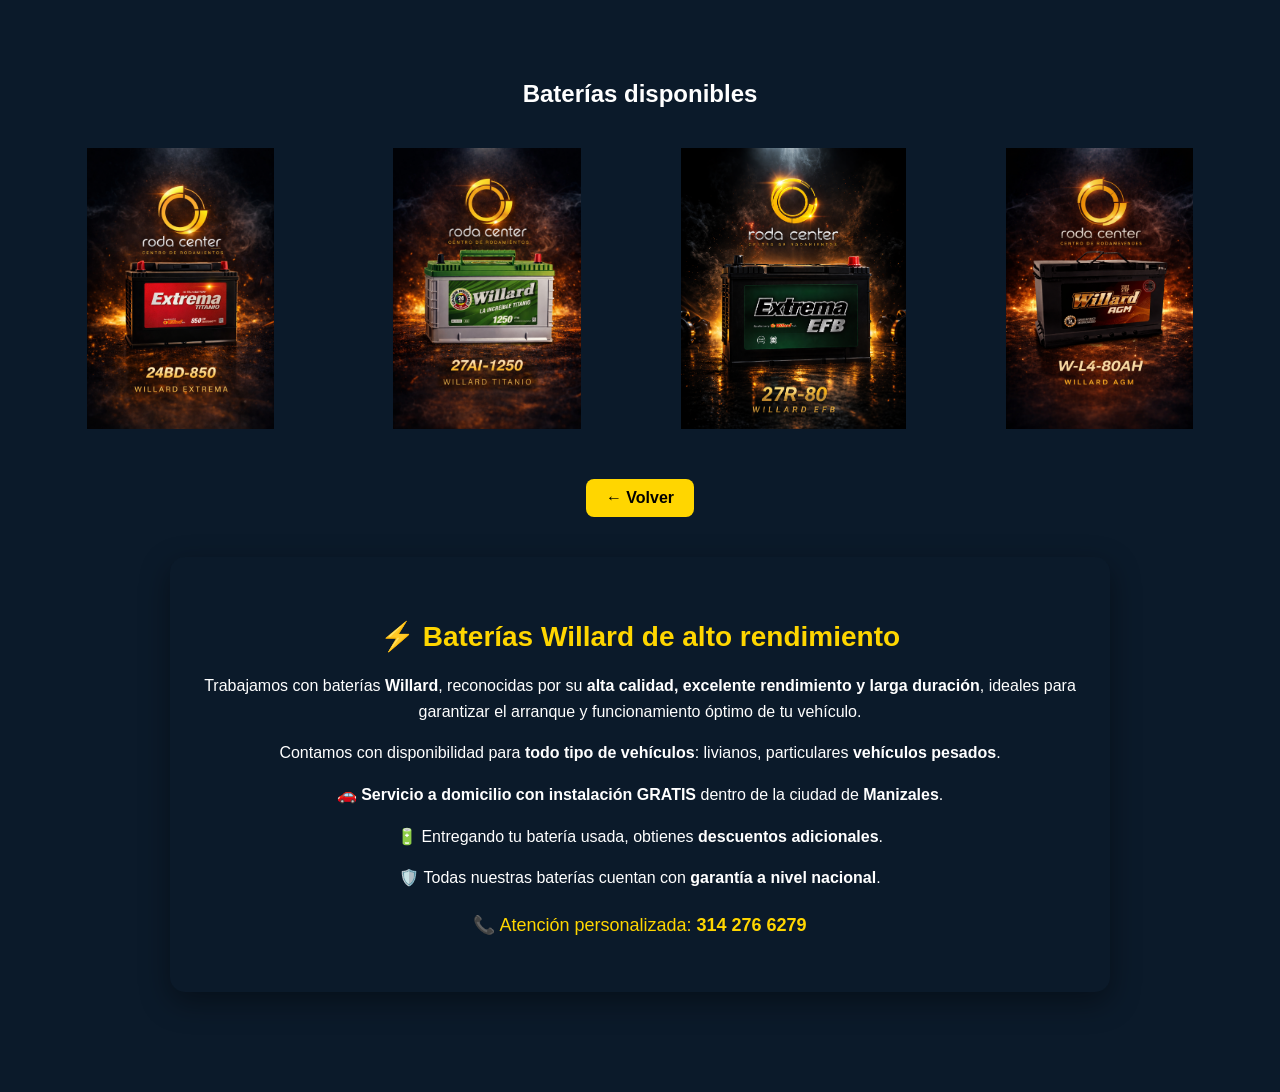
==== baterias.html @ 6cbfc8fe "version final Roda center" ====
<!DOCTYPE html>
<html lang="es">
<head>
  <meta charset="UTF-8">
  <title>Baterías disponibles</title>
  <link rel="stylesheet" href="stylesbaterias.css">
</head>
<body>

<section class="galeria">
  <h1>Baterías disponibles</h1>

  <div class="grid">
    <img src="Imagenes_rodacenter/BATERIA24BD-850.png">
    <img src="Imagenes_rodacenter/BATERIA27AI-1250.png">
    <img src="Imagenes_rodacenter/BATERIA27R-80.png">
    <img src="Imagenes_rodacenter/BATERIAW-L4-80AH.png">
  </div>

  <a href="index.html" class="volver">← Volver</a>

<section class="info-baterias">
  <h2>⚡ Baterías Willard de alto rendimiento</h2>

  <p>
    Trabajamos con baterías <strong>Willard</strong>, reconocidas por su 
    <strong>alta calidad, excelente rendimiento y larga duración</strong>, ideales 
    para garantizar el arranque y funcionamiento óptimo de tu vehículo.
  </p>

  <p>
    Contamos con disponibilidad para <strong>todo tipo de vehículos</strong>:
    livianos, particulares <strong>vehículos pesados</strong>.
  </p>

  <p>
    🚗 <strong>Servicio a domicilio con instalación GRATIS</strong> dentro de la ciudad de 
    <strong>Manizales</strong>.
  </p>

  <p>
    🔋 Entregando tu batería usada, obtienes <strong>descuentos adicionales</strong>.
  </p>

  <p>
    🛡️ Todas nuestras baterías cuentan con <strong>garantía a nivel nacional</strong>.
  </p>

  <p class="contacto">
    📞 Atención personalizada: <strong>314 276 6279</strong>
  </p>
</section>
</section>

</body>
</html>
---- stylesbaterias.css ----
body {
  margin: 0;
  font-family: Arial, sans-serif;
  background-color: #f5f5f5;
}

/* HERO */
.hero {
  background: linear-gradient(rgba(0,0,0,0.8), rgba(0,0,0,0.9)),
              url("Imagenes_rodacenter/Rodacenter1.png"); /* puedes usar tu imagen */
  background-size: cover;
  background-position: center;
  color: var(--blanco);
  text-align: center;
  padding: 80px 20px;
}

.hero__content {
  max-width: 600px;
  margin: 0 auto;
}


.btn {
  display: inline-block;
  margin-top: 20px;
  padding: 14px 30px;
  background: var(--dorado);
  color: black;
  text-decoration: none;
  border-radius: 10px;
  font-weight: bold;
  transition: all 0.3s ease;
}

.btn:hover {
  background: #eab308;
  transform: scale(1.05);
}
/* SECCIONES */
section {
  padding: 40px 20px;
  text-align: center;
}

.card {
  transition: transform 0.3s ease;
}

.card:hover {
  transform: translateY(-10px);
  box-shadow: 0 15px 30px rgba(250, 204, 21, 0.3);
}

/* CARDS */
.card {
  background: var(--blanco);
  padding: 25px;
  border-radius: 16px;
  width: 280px;
  box-shadow: 0 10px 25px rgba(0,0,0,0.2);
  text-align: center;
  transition: all 0.3s ease;
}

/* GALERÍA */
.galeria {
  background: #0b1a2a;
  padding: 60px 20px;
  text-align: center;
  color: white;
}

.grid {
  display: grid;
  grid-template-columns: repeat(auto-fit, minmax(280px, 1fr));
  gap: 25px;
  padding: 20px;
}

/* contenido (videos + imágenes trabajos reales) */
.grid img,
.grid video {
  width: 100%;
  aspect-ratio: 1/1; /* para videos */
  object-fit: contain;
  border-radius: 12px;
  transition: transform 0.3s ease, box-shadow 0.3s ease;
}

/* hover */
.grid img:hover,
.grid video:hover {
  transform: scale(1.05);
  box-shadow: 0 10px 25px rgba(0,0,0,0.5);
}

/* CTA */
.cta {
  background-color: black;
  color: white;
}

/* WHATSAPP */
.whatsapp {
  position: fixed;
  bottom: 20px;
  right: 20px;
  background: #25D366;
  color: white;
  padding: 15px;
  border-radius: 50%;
  font-size: 24px;
  box-shadow: 0 5px 15px rgba(0,0,0,0.4);
  display: flex;
  align-items: center;
  justify-content: center;
}

.container {
  max-width: 1100px;
  margin: 0 auto;
}

.servicios {
  display: flex;
  flex-wrap: wrap;
  justify-content: center;
  gap: 20px;
}

h2 {
  font-size: 28px;
  margin-bottom: 20px;
}

h3 {
  font-size: 20px;
  margin: 10px 0;
}

.container {
  max-width: 1100px;
  margin: 0 auto;
}

/* 👇 PEGA TODO DESDE AQUÍ HACIA ABAJO */

.cta-secundario {
  text-align: center;
  margin: 30px 0;
}

.cta-secundario a {
  background: #ffd000;
  color: black;
  padding: 12px 25px;
  border-radius: 8px;
  text-decoration: none;
  font-weight: bold;
}

.confianza {
  text-align: center;
  padding: 40px 20px;
}

.confianza {
  background: #0b1a2a;
  padding: 60px 20px;
  text-align: center;
}

.confianza h2 {
  color: #d4e157;
  margin-bottom: 30px;
}

.confianza .items {
  display: grid;
  grid-template-columns: repeat(auto-fit, minmax(200px, 1fr));
  gap: 20px;
}

.confianza .items div {
  background: #112b44;
  padding: 20px;
  border-radius: 10px;
  color: white;
  font-weight: bold;
}

.beneficios {
  display: grid;
  grid-template-columns: repeat(auto-fit, minmax(200px, 1fr));
  gap: 20px;
  margin-top: 20px;
}

section {
  padding: 60px 20px;
}

.cards {
  display: flex;
  justify-content: center;
  gap: 20px;
  flex-wrap: wrap;
}

.servicios {
  background-color: #f8fafc;
}

/* COLORES RODACENTER */
:root {
  --negro: #0f172a;
  --gris-oscuro: #3a3b1e;
  --dorado: #facc15;
  --blanco: #ffffff;
}

.logo {
  width: 80px;
  margin-bottom: 15px;
}

body {
  background-color: #f1f5f9;
}

section {
  background: #0b1a2d;
  padding: 60px 20px;
}

h2 {
  color: rgb(216, 226, 85);
  text-align: center;
  margin-bottom: 30px;
}

.card img {
  width: 100%;
  height: 200px;
  object-fit: contain;
  background-color: #000; /* opcional para que se vea elegante */
  border-radius: 10px;
}
.card img {
  width: 100%;
  height: 200px;
  object-fit: contain;
  background-color: #000; /* opcional para que se vea elegante */
  border-radius: 10px;
}

.card {
  background: #fce111;
  border-radius: 15px;
  padding: 15px;
  box-shadow: 0 5px 15px rgba(0,0,0,0.4);
}

.fade-in {
  opacity: 0;
  transform: translateY(20px);
  animation: fadeIn 1s ease forwards;
}

@keyframes fadeIn {
  to {
    opacity: 1;
    transform: translateY(0);
  }
}

.volver {
  display: inline-block;
  margin-top: 30px;
  background: #ffd600;
  color: black;
  padding: 10px 20px;
  border-radius: 8px;
  text-decoration: none;
  font-weight: bold;
}

.volver:hover {
  background: #ffcc00;
}

.info-baterias {
  background: #0b1a2a;
  color: white;
  padding: 40px 20px;
  text-align: center;
  max-width: 900px;
  margin: 40px auto;
  border-radius: 15px;
  box-shadow: 0 10px 30px rgba(0,0,0,0.4);
}

.info-baterias h2 {
  color: #ffd600;
  margin-bottom: 20px;
}

.info-baterias p {
  margin-bottom: 12px;
  font-size: 16px;
  line-height: 1.6;
}

.info-baterias .contacto {
  margin-top: 20px;
  font-size: 18px;
  color: #ffd600;
}
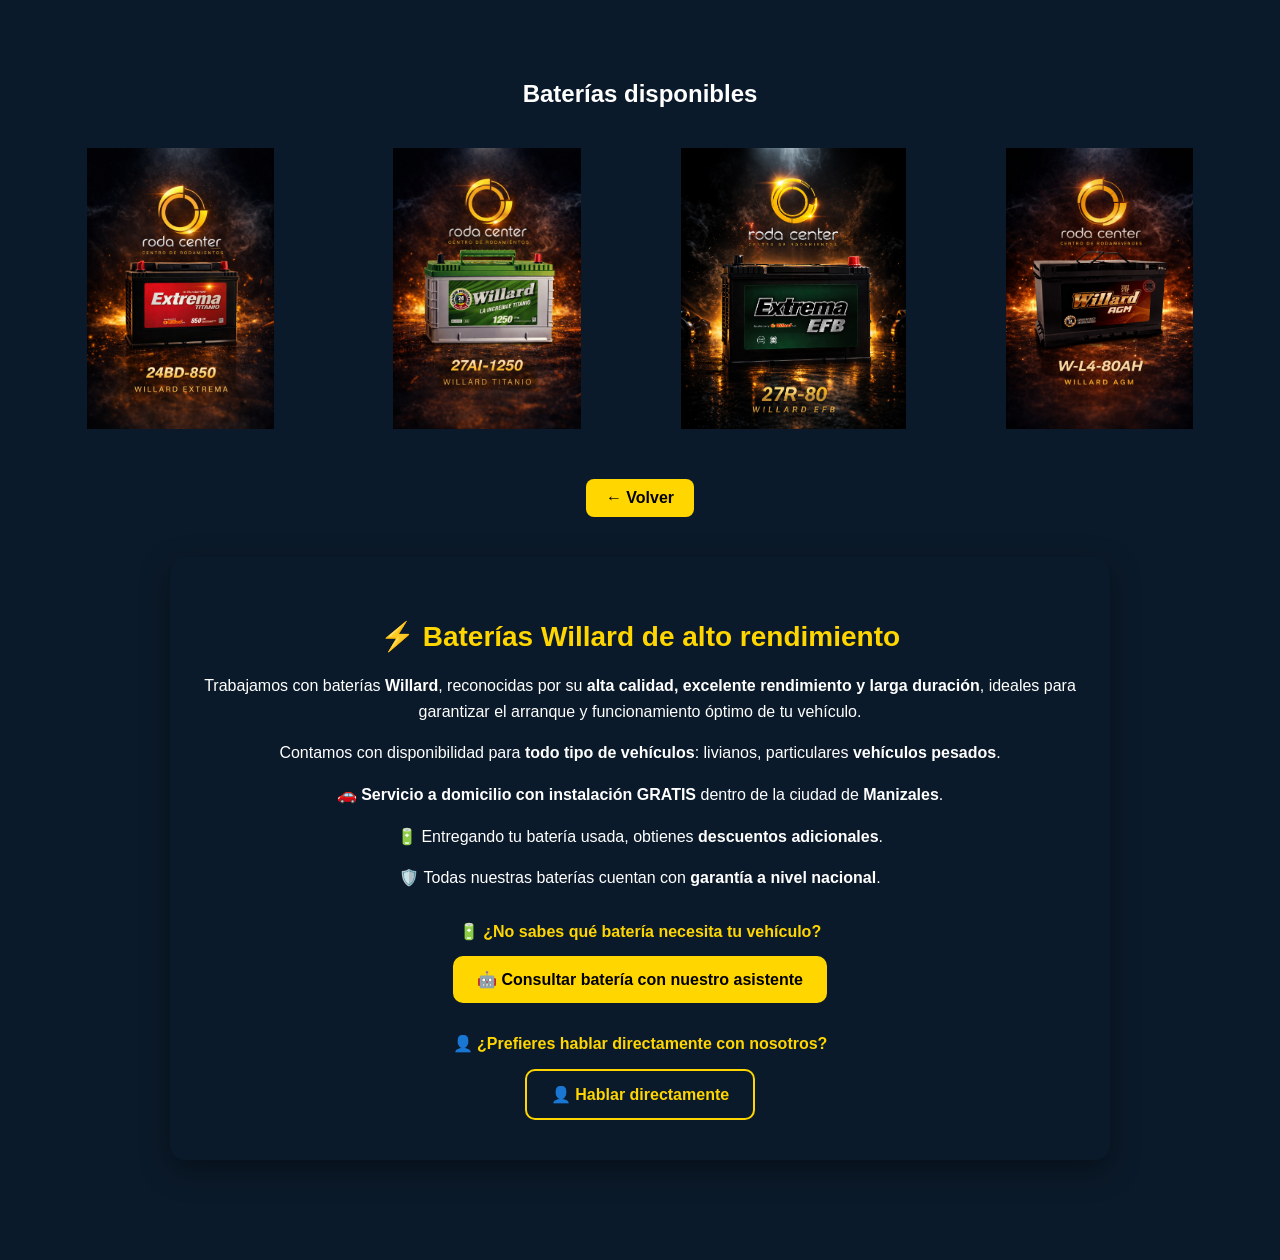
==== commit 3d2ebb20: "feat: update Rodacenter contact channels Co-authored-by: Cursor <cursoragent@cursor.com>" ====
--- a/baterias.html
+++ b/baterias.html
@@ -2,6 +2,7 @@
 <html lang="es">
 <head>
   <meta charset="UTF-8">
+  <meta name="viewport" content="width=device-width, initial-scale=1.0">
   <title>Baterías disponibles</title>
   <link rel="stylesheet" href="stylesbaterias.css">
 </head>
@@ -11,10 +12,10 @@
   <h1>Baterías disponibles</h1>
 
   <div class="grid">
-    <img src="Imagenes_rodacenter/BATERIA24BD-850.png">
-    <img src="Imagenes_rodacenter/BATERIA27AI-1250.png">
-    <img src="Imagenes_rodacenter/BATERIA27R-80.png">
-    <img src="Imagenes_rodacenter/BATERIAW-L4-80AH.png">
+    <img src="Imagenes_rodacenter/BATERIA24BD-850.png" alt="Batería Willard 24BD-850">
+    <img src="Imagenes_rodacenter/BATERIA27AI-1250.png" alt="Batería Willard 27AI-1250">
+    <img src="Imagenes_rodacenter/BATERIA27R-80.png" alt="Batería Willard 27R-80">
+    <img src="Imagenes_rodacenter/BATERIAW-L4-80AH.png" alt="Batería Willard W-L4 80AH">
   </div>
 
   <a href="index.html" class="volver">← Volver</a>
@@ -46,11 +47,18 @@
     🛡️ Todas nuestras baterías cuentan con <strong>garantía a nivel nacional</strong>.
   </p>
 
-  <p class="contacto">
-    📞 Atención personalizada: <strong>314 276 6279</strong>
-  </p>
+  <div class="cta-pagina">
+    <p class="cta-pregunta">🔋 ¿No sabes qué batería necesita tu vehículo?</p>
+    <a class="btn-cta btn-cta-bot" href="https://wa.me/573007123763?text=Hola%2C%20quiero%20consultar%20una%20bater%C3%ADa%20para%20mi%20veh%C3%ADculo." target="_blank" rel="noopener noreferrer">
+      🤖 Consultar batería con nuestro asistente
+    </a>
+    <p class="cta-pregunta cta-pregunta-sec">👤 ¿Prefieres hablar directamente con nosotros?</p>
+    <a class="btn-cta btn-cta-humano" href="https://wa.me/573044662519?text=Hola%2C%20quiero%20hablar%20directamente%20con%20Rodacenter." target="_blank" rel="noopener noreferrer">
+      👤 Hablar directamente
+    </a>
+  </div>
 </section>
 </section>
 
 </body>
-</html>+</html>
--- a/stylesbaterias.css
+++ b/stylesbaterias.css
@@ -316,4 +316,38 @@
   margin-top: 20px;
   font-size: 18px;
   color: #ffd600;
+}
+
+.cta-pagina {
+  margin-top: 28px;
+}
+
+.cta-pregunta {
+  font-size: 18px;
+  font-weight: bold;
+  color: #ffd600;
+  margin: 18px 0 10px;
+}
+
+.cta-pregunta-sec {
+  margin-top: 28px;
+}
+
+.btn-cta {
+  display: inline-block;
+  padding: 14px 24px;
+  border-radius: 10px;
+  text-decoration: none;
+  font-weight: bold;
+}
+
+.btn-cta-bot {
+  background: #ffd600;
+  color: #000;
+}
+
+.btn-cta-humano {
+  background: transparent;
+  color: #ffd600;
+  border: 2px solid #ffd600;
 }
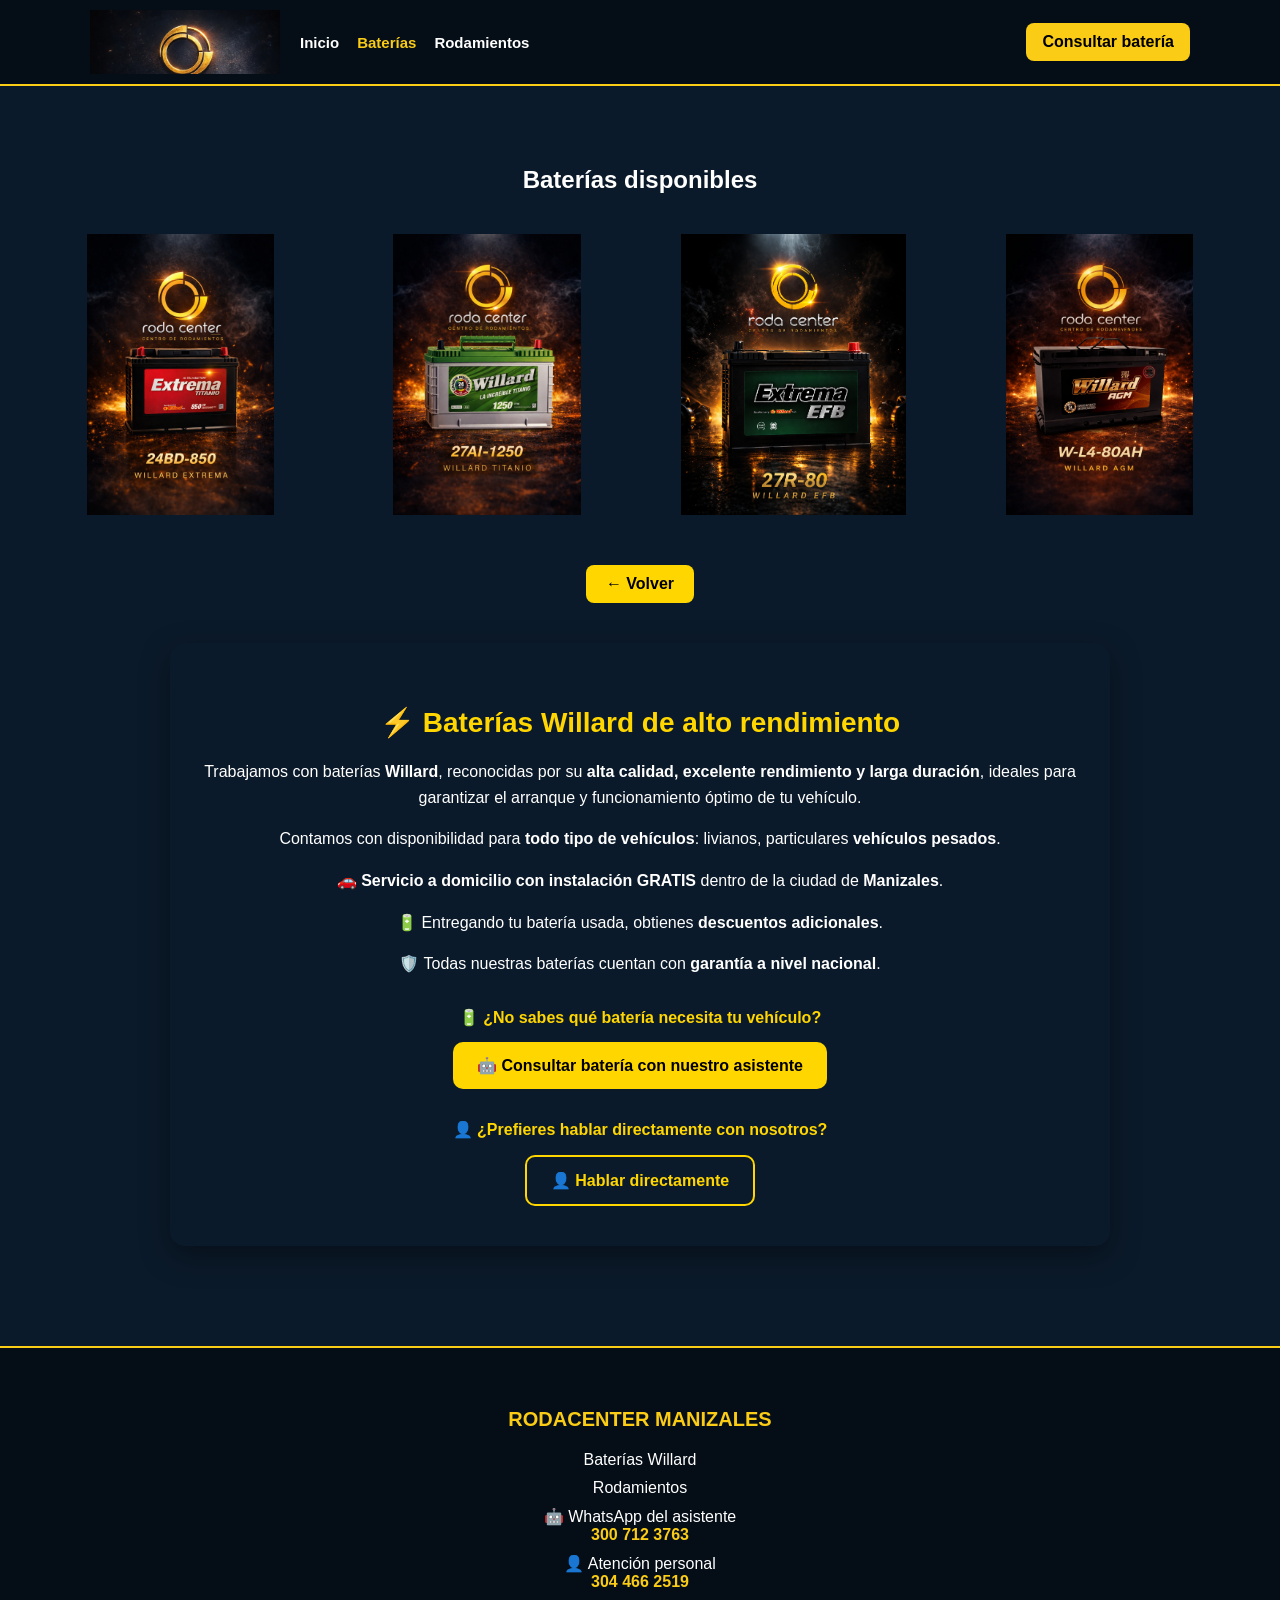
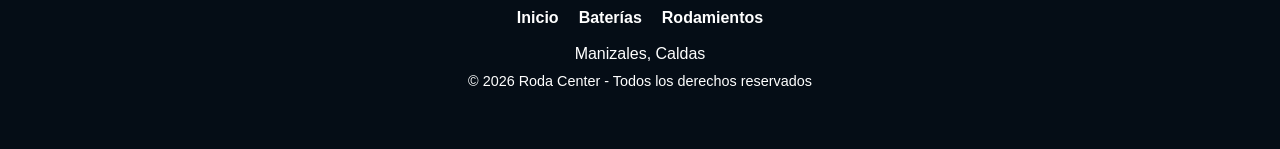
==== commit 119a4bb1: "feat: unify Rodacenter site header and footer Co-authored-by: Cursor <cursoragent@cursor.com>" ====
--- a/baterias.html
+++ b/baterias.html
@@ -7,6 +7,19 @@
   <link rel="stylesheet" href="stylesbaterias.css">
 </head>
 <body>
+  <header class="site-header">
+    <div class="site-header-inner">
+      <a class="site-logo" href="index.html" aria-label="Rodacenter Manizales - Inicio">
+        <img src="Imagenes_rodacenter/Rodacenter.png" alt="Rodacenter">
+      </a>
+      <nav class="site-nav" aria-label="Principal">
+        <a href="index.html">Inicio</a>
+        <a href="baterias.html" aria-current="page">Baterías</a>
+        <a href="rodamientos.html">Rodamientos</a>
+      </nav>
+      <a class="site-header-cta" href="https://wa.me/573007123763?text=Hola%2C%20quiero%20consultar%20una%20bater%C3%ADa%20para%20mi%20veh%C3%ADculo." target="_blank" rel="noopener noreferrer">Consultar batería</a>
+    </div>
+  </header>
 
 <section class="galeria">
   <h1>Baterías disponibles</h1>
@@ -60,5 +73,25 @@
 </section>
 </section>
 
+<footer class="footer site-footer">
+  <div class="container">
+    <h3>RODACENTER MANIZALES</h3>
+    <p>Baterías Willard</p>
+    <p>Rodamientos</p>
+    <p>🤖 WhatsApp del asistente<br>
+      <a href="https://wa.me/573007123763?text=Hola%2C%20quiero%20consultar%20una%20bater%C3%ADa%20para%20mi%20veh%C3%ADculo." target="_blank" rel="noopener noreferrer">300 712 3763</a>
+    </p>
+    <p>👤 Atención personal<br>
+      <a href="https://wa.me/573044662519?text=Hola%2C%20quiero%20hablar%20directamente%20con%20Rodacenter." target="_blank" rel="noopener noreferrer">304 466 2519</a>
+    </p>
+    <nav class="site-footer-nav" aria-label="Pie de página">
+      <a href="index.html">Inicio</a>
+      <a href="baterias.html">Baterías</a>
+      <a href="rodamientos.html">Rodamientos</a>
+    </nav>
+    <p>Manizales, Caldas</p>
+    <p class="copyright">© 2026 Roda Center - Todos los derechos reservados</p>
+  </div>
+</footer>
 </body>
 </html>
--- a/stylesbaterias.css
+++ b/stylesbaterias.css
@@ -350,4 +350,151 @@
   background: transparent;
   color: #ffd600;
   border: 2px solid #ffd600;
+}
+
+/* HEADER / FOOTER GLOBAL */
+.site-header {
+  background: #050d16;
+  border-bottom: 2px solid #facc15;
+  position: sticky;
+  top: 0;
+  z-index: 1000;
+}
+
+.site-header-inner {
+  max-width: 1100px;
+  margin: 0 auto;
+  padding: 10px 16px;
+  display: flex;
+  flex-wrap: wrap;
+  align-items: center;
+  gap: 12px 20px;
+}
+
+.site-logo {
+  display: block;
+  width: 190px;
+  height: 64px;
+  overflow: hidden;
+  flex-shrink: 0;
+}
+
+.site-logo img {
+  width: 190px;
+  height: 64px;
+  object-fit: cover;
+  object-position: center 6%;
+  display: block;
+}
+
+.site-nav {
+  display: flex;
+  flex-wrap: wrap;
+  align-items: center;
+  gap: 8px 18px;
+  flex: 1;
+}
+
+.site-nav a {
+  color: #fff;
+  text-decoration: none;
+  font-weight: bold;
+  font-size: 15px;
+}
+
+.site-nav a:hover,
+.site-nav a[aria-current="page"] {
+  color: #facc15;
+}
+
+.site-header-cta {
+  display: inline-block;
+  background: #facc15;
+  color: #000;
+  text-decoration: none;
+  font-weight: bold;
+  padding: 10px 16px;
+  border-radius: 8px;
+  white-space: nowrap;
+  margin-left: auto;
+}
+
+.site-header-cta:hover {
+  background: #eab308;
+  color: #000;
+}
+
+.footer {
+  background: #050d16;
+  border-top: 2px solid #facc15;
+  text-align: center;
+  padding: 50px 20px;
+}
+
+.footer h3 {
+  color: #facc15;
+  margin-bottom: 20px;
+}
+
+.footer p {
+  color: white;
+  margin: 10px 0;
+}
+
+.footer a {
+  color: #facc15;
+  font-weight: bold;
+  text-decoration: none;
+}
+
+.footer a:hover {
+  text-decoration: underline;
+}
+
+.copyright {
+  color: #94a3b8;
+  margin-top: 20px;
+  font-size: 0.9rem;
+}
+
+.site-footer-nav {
+  display: flex;
+  flex-wrap: wrap;
+  justify-content: center;
+  gap: 12px 20px;
+  margin: 18px 0;
+}
+
+.site-footer-nav a {
+  color: #fff;
+}
+
+.site-footer-nav a:hover,
+.site-footer-nav a[aria-current="page"] {
+  color: #facc15;
+}
+
+@media (max-width: 768px) {
+  .site-header-inner {
+    justify-content: space-between;
+  }
+
+  .site-nav {
+    flex: 1 1 100%;
+    justify-content: center;
+    order: 3;
+    padding-top: 4px;
+  }
+
+  .site-header-cta {
+    margin-left: 0;
+    font-size: 14px;
+    padding: 8px 12px;
+  }
+
+  .site-logo,
+  .site-logo img {
+    width: 148px;
+    height: 54px;
+  }
 }
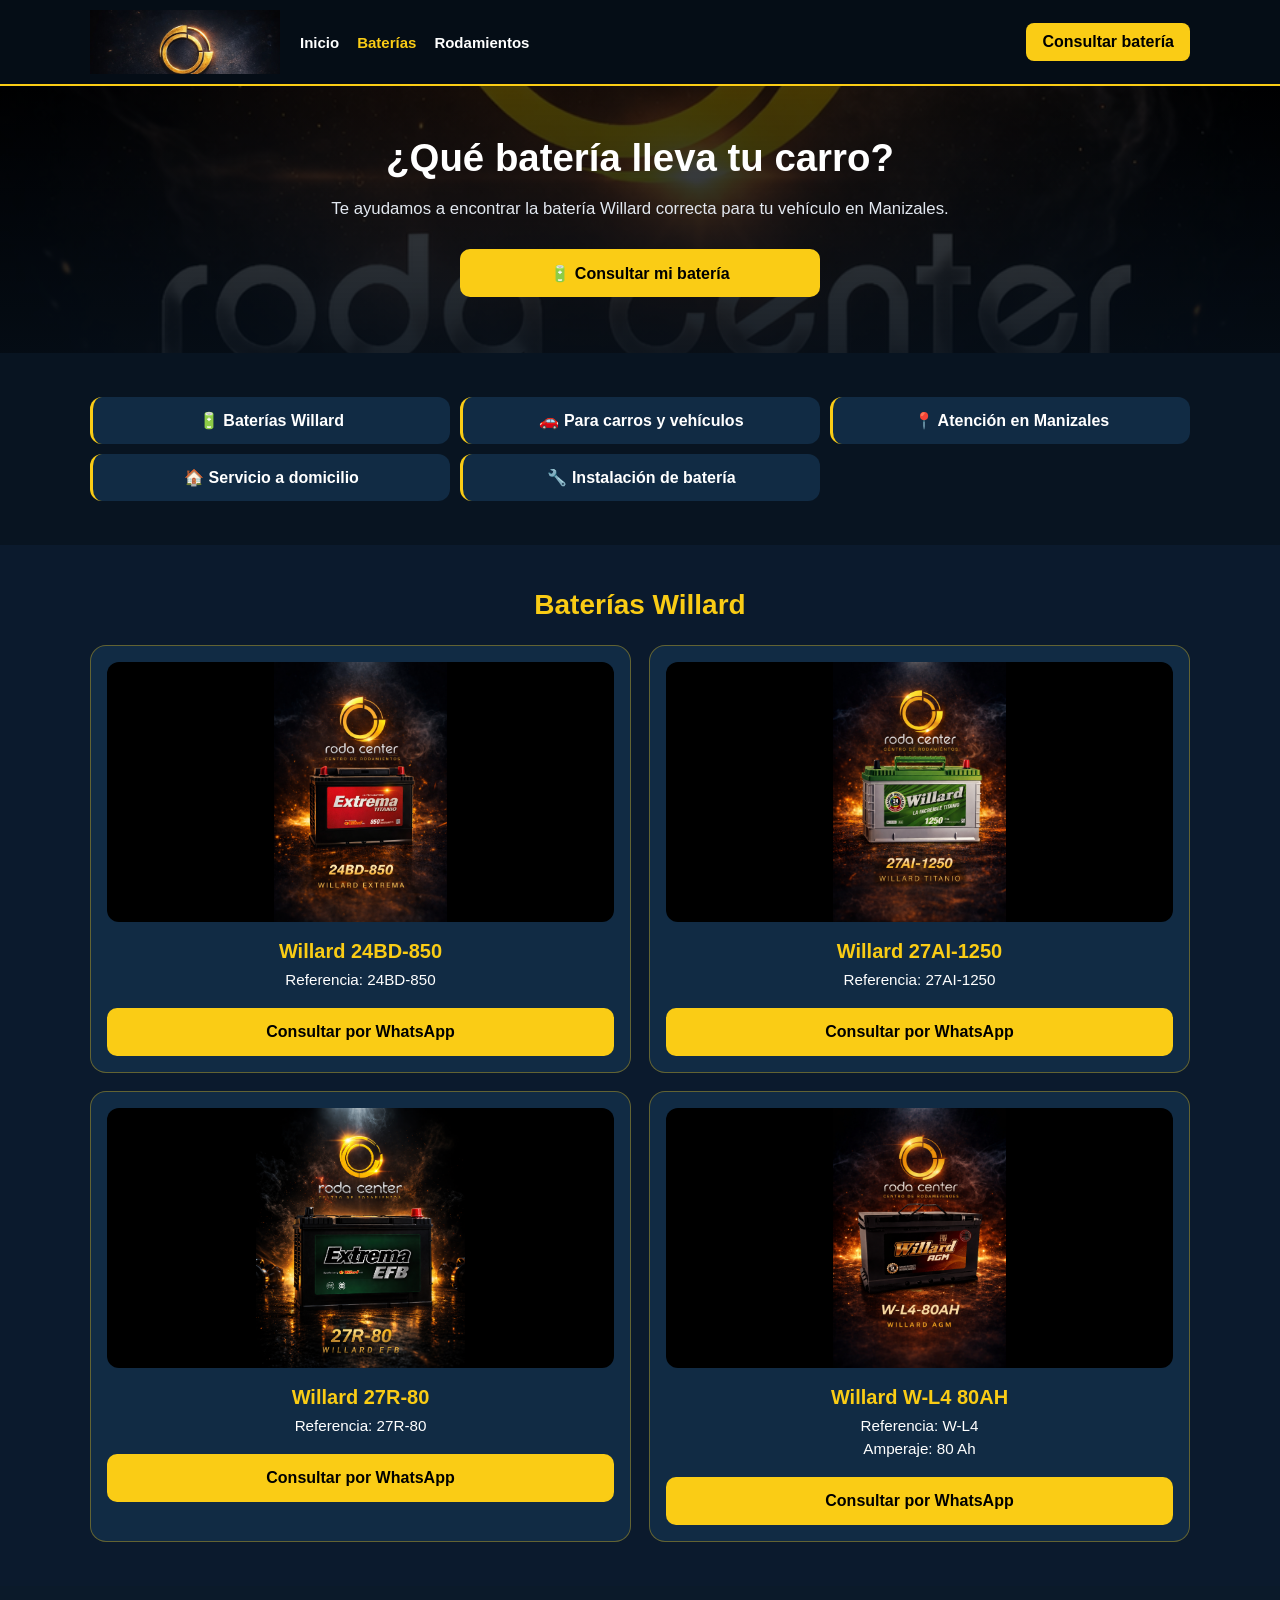
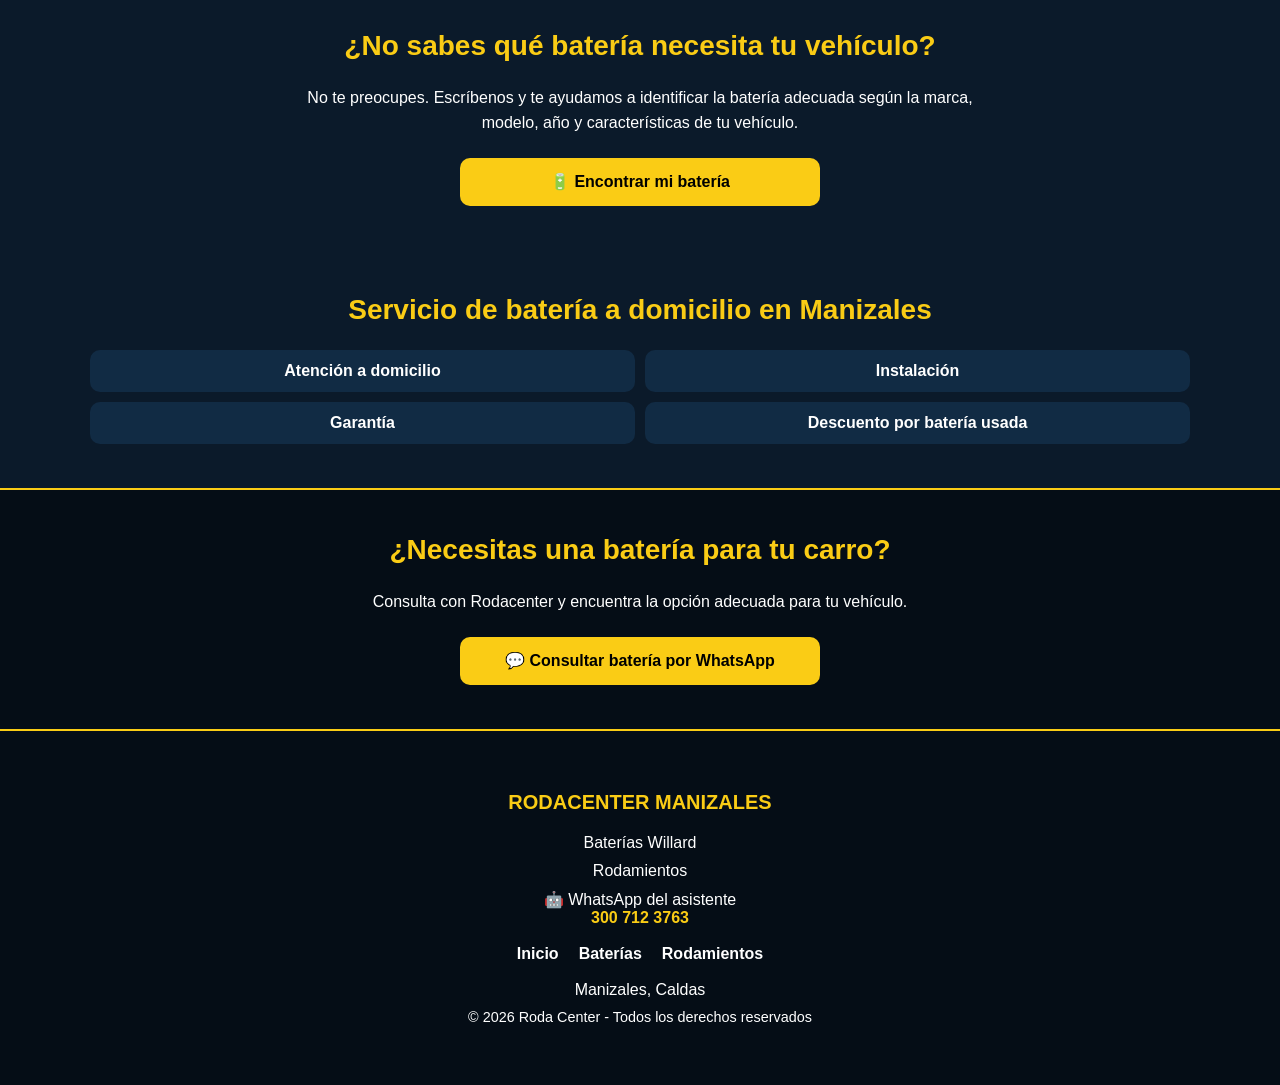
==== commit 96fc9093: "feat: improve batteries page conversion and responsive design Co-authored-by: Cursor <cursoragent@cu" ====
--- a/baterias.html
+++ b/baterias.html
@@ -3,8 +3,276 @@
 <head>
   <meta charset="UTF-8">
   <meta name="viewport" content="width=device-width, initial-scale=1.0">
-  <title>Baterías disponibles</title>
+  <title>Baterías Willard a domicilio en Manizales | Rodacenter</title>
+  <meta name="description" content="Baterías Willard a domicilio en Manizales. Te ayudamos a encontrar la batería correcta para tu vehículo, con instalación y garantía. Consulta por WhatsApp con Rodacenter.">
+  <meta property="og:title" content="Baterías Willard a domicilio en Manizales | Rodacenter">
+  <meta property="og:description" content="Te ayudamos a encontrar la batería Willard correcta para tu vehículo en Manizales. Servicio a domicilio e instalación. Consulta por WhatsApp.">
+  <meta property="og:type" content="website">
+  <meta property="og:image" content="https://waltersanchezz.github.io/rodacenter-web/Imagenes_rodacenter/Bateria.png">
   <link rel="stylesheet" href="stylesbaterias.css">
+  <style>
+    html, body {
+      overflow-x: hidden;
+      max-width: 100%;
+    }
+
+    .bat-hero,
+    .bat-trust,
+    .bat-productos,
+    .bat-ayuda,
+    .bat-servicio,
+    .bat-cta {
+      box-sizing: border-box;
+      padding: 44px 16px;
+      text-align: center;
+    }
+
+    .bat-hero *,
+    .bat-trust *,
+    .bat-productos *,
+    .bat-ayuda *,
+    .bat-servicio *,
+    .bat-cta * {
+      box-sizing: border-box;
+    }
+
+    .bat-wrap {
+      max-width: 1100px;
+      margin: 0 auto;
+    }
+
+    .bat-hero {
+      background: linear-gradient(rgba(0, 0, 0, 0.72), rgba(5, 13, 22, 0.92)),
+        url("Imagenes_rodacenter/Rodacenter1.png");
+      background-size: cover;
+      background-position: center;
+      padding: 48px 16px 56px;
+    }
+
+    .bat-hero h1 {
+      color: #fff;
+      font-size: 1.85rem;
+      line-height: 1.25;
+      margin: 0 0 14px;
+    }
+
+    .bat-hero p {
+      color: #e2e8f0;
+      font-size: 1.05rem;
+      line-height: 1.5;
+      margin: 0 auto 28px;
+      max-width: 640px;
+    }
+
+    .bat-btn {
+      display: inline-flex;
+      align-items: center;
+      justify-content: center;
+      width: 100%;
+      max-width: 360px;
+      min-height: 48px;
+      padding: 14px 20px;
+      border-radius: 10px;
+      background: #facc15;
+      color: #000;
+      font-weight: bold;
+      text-decoration: none;
+    }
+
+    .bat-trust {
+      background: #081421;
+    }
+
+    .bat-trust-list {
+      list-style: none;
+      margin: 0;
+      padding: 0;
+      display: grid;
+      grid-template-columns: 1fr;
+      gap: 10px;
+    }
+
+    .bat-trust-list li {
+      background: #112b44;
+      color: #fff;
+      font-weight: bold;
+      padding: 14px 16px;
+      border-radius: 12px;
+      border-left: 3px solid #facc15;
+    }
+
+    .bat-productos h2,
+    .bat-ayuda h2,
+    .bat-servicio h2,
+    .bat-cta h2 {
+      color: #facc15;
+      margin: 0 0 24px;
+    }
+
+    .bat-grid {
+      display: grid;
+      grid-template-columns: 1fr;
+      gap: 18px;
+    }
+
+    .bat-card {
+      background: #112b44;
+      border: 1px solid rgba(250, 204, 21, 0.35);
+      border-radius: 16px;
+      padding: 16px;
+      text-align: center;
+    }
+
+    .bat-card img {
+      width: 100%;
+      height: 220px;
+      object-fit: contain;
+      background: #000;
+      border-radius: 12px;
+    }
+
+    .bat-card h3 {
+      color: #facc15;
+      margin: 14px 0 8px;
+      min-height: 0;
+    }
+
+    .bat-card p {
+      color: #fff;
+      margin: 0 0 6px;
+      font-size: 0.95rem;
+    }
+
+    .bat-card .bat-btn {
+      margin-top: 14px;
+      max-width: none;
+    }
+
+    .bat-ayuda,
+    .bat-servicio {
+      background: #0b1a2a;
+    }
+
+    .bat-ayuda p,
+    .bat-servicio p,
+    .bat-cta p {
+      color: #fff;
+      line-height: 1.55;
+      max-width: 720px;
+      margin: 0 auto 22px;
+    }
+
+    .bat-servicio ul {
+      list-style: none;
+      margin: 0;
+      padding: 0;
+      display: grid;
+      gap: 10px;
+    }
+
+    .bat-servicio li {
+      background: #112b44;
+      color: #fff;
+      padding: 12px 16px;
+      border-radius: 10px;
+      font-weight: bold;
+    }
+
+    .bat-cta {
+      background: #050d16;
+      border-top: 2px solid #facc15;
+    }
+
+    @media (max-width: 767px) {
+      /* 1. Header: área táctil mayor sin hinchar el header */
+      .site-header-cta {
+        box-sizing: border-box;
+        min-height: 44px;
+        padding: 10px 14px;
+        display: inline-flex;
+        align-items: center;
+        justify-content: center;
+        font-size: 14px;
+        line-height: 1.2;
+      }
+
+      .site-nav a {
+        box-sizing: border-box;
+        display: inline-flex;
+        align-items: center;
+        min-height: 40px;
+        padding: 8px 4px;
+        font-size: 15px;
+        line-height: 1.2;
+      }
+
+      .site-header-inner {
+        gap: 8px 12px;
+        padding: 8px 14px;
+      }
+
+      .site-nav {
+        padding-top: 0;
+        gap: 4px 14px;
+      }
+
+      /* 2. Productos: más alto útil, sin deformar */
+      .bat-card img {
+        width: 100%;
+        height: auto;
+        aspect-ratio: 2 / 3;
+        object-fit: contain;
+        object-position: center;
+      }
+
+      .bat-card {
+        padding: 12px;
+      }
+
+      /* 3. Confianza: menos altura vertical en móvil */
+      .bat-trust {
+        padding: 24px 16px;
+      }
+
+      .bat-trust-list {
+        grid-template-columns: 1fr 1fr;
+        gap: 8px;
+      }
+
+      .bat-trust-list li {
+        padding: 10px 10px;
+        font-size: 0.9rem;
+        border-radius: 10px;
+        line-height: 1.3;
+      }
+
+      .bat-trust-list li:last-child {
+        grid-column: 1 / -1;
+      }
+    }
+
+    @media (min-width: 768px) {
+      .bat-hero h1 {
+        font-size: 2.4rem;
+      }
+
+      .bat-trust-list {
+        grid-template-columns: repeat(3, 1fr);
+      }
+
+      .bat-grid {
+        grid-template-columns: 1fr 1fr;
+      }
+
+      .bat-servicio ul {
+        grid-template-columns: 1fr 1fr;
+      }
+
+      .bat-card img {
+        height: 260px;
+      }
+    }
+  </style>
 </head>
 <body>
   <header class="site-header">
@@ -21,77 +289,106 @@
     </div>
   </header>
 
-<section class="galeria">
-  <h1>Baterías disponibles</h1>
-
-  <div class="grid">
-    <img src="Imagenes_rodacenter/BATERIA24BD-850.png" alt="Batería Willard 24BD-850">
-    <img src="Imagenes_rodacenter/BATERIA27AI-1250.png" alt="Batería Willard 27AI-1250">
-    <img src="Imagenes_rodacenter/BATERIA27R-80.png" alt="Batería Willard 27R-80">
-    <img src="Imagenes_rodacenter/BATERIAW-L4-80AH.png" alt="Batería Willard W-L4 80AH">
-  </div>
-
-  <a href="index.html" class="volver">← Volver</a>
-
-<section class="info-baterias">
-  <h2>⚡ Baterías Willard de alto rendimiento</h2>
-
-  <p>
-    Trabajamos con baterías <strong>Willard</strong>, reconocidas por su 
-    <strong>alta calidad, excelente rendimiento y larga duración</strong>, ideales 
-    para garantizar el arranque y funcionamiento óptimo de tu vehículo.
-  </p>
-
-  <p>
-    Contamos con disponibilidad para <strong>todo tipo de vehículos</strong>:
-    livianos, particulares <strong>vehículos pesados</strong>.
-  </p>
-
-  <p>
-    🚗 <strong>Servicio a domicilio con instalación GRATIS</strong> dentro de la ciudad de 
-    <strong>Manizales</strong>.
-  </p>
-
-  <p>
-    🔋 Entregando tu batería usada, obtienes <strong>descuentos adicionales</strong>.
-  </p>
-
-  <p>
-    🛡️ Todas nuestras baterías cuentan con <strong>garantía a nivel nacional</strong>.
-  </p>
-
-  <div class="cta-pagina">
-    <p class="cta-pregunta">🔋 ¿No sabes qué batería necesita tu vehículo?</p>
-    <a class="btn-cta btn-cta-bot" href="https://wa.me/573007123763?text=Hola%2C%20quiero%20consultar%20una%20bater%C3%ADa%20para%20mi%20veh%C3%ADculo." target="_blank" rel="noopener noreferrer">
-      🤖 Consultar batería con nuestro asistente
-    </a>
-    <p class="cta-pregunta cta-pregunta-sec">👤 ¿Prefieres hablar directamente con nosotros?</p>
-    <a class="btn-cta btn-cta-humano" href="https://wa.me/573044662519?text=Hola%2C%20quiero%20hablar%20directamente%20con%20Rodacenter." target="_blank" rel="noopener noreferrer">
-      👤 Hablar directamente
-    </a>
-  </div>
-</section>
-</section>
-
-<footer class="footer site-footer">
-  <div class="container">
-    <h3>RODACENTER MANIZALES</h3>
-    <p>Baterías Willard</p>
-    <p>Rodamientos</p>
-    <p>🤖 WhatsApp del asistente<br>
-      <a href="https://wa.me/573007123763?text=Hola%2C%20quiero%20consultar%20una%20bater%C3%ADa%20para%20mi%20veh%C3%ADculo." target="_blank" rel="noopener noreferrer">300 712 3763</a>
-    </p>
-    <p>👤 Atención personal<br>
-      <a href="https://wa.me/573044662519?text=Hola%2C%20quiero%20hablar%20directamente%20con%20Rodacenter." target="_blank" rel="noopener noreferrer">304 466 2519</a>
-    </p>
-    <nav class="site-footer-nav" aria-label="Pie de página">
-      <a href="index.html">Inicio</a>
-      <a href="baterias.html">Baterías</a>
-      <a href="rodamientos.html">Rodamientos</a>
-    </nav>
-    <p>Manizales, Caldas</p>
-    <p class="copyright">© 2026 Roda Center - Todos los derechos reservados</p>
-  </div>
-</footer>
+  <section class="bat-hero">
+    <div class="bat-wrap">
+      <h1>¿Qué batería lleva tu carro?</h1>
+      <p>Te ayudamos a encontrar la batería Willard correcta para tu vehículo en Manizales.</p>
+      <a class="bat-btn" href="https://wa.me/573007123763?text=Hola%2C%20quiero%20consultar%20una%20bater%C3%ADa%20para%20mi%20veh%C3%ADculo." target="_blank" rel="noopener noreferrer">🔋 Consultar mi batería</a>
+    </div>
+  </section>
+
+  <section class="bat-trust">
+    <div class="bat-wrap">
+      <ul class="bat-trust-list">
+        <li>🔋 Baterías Willard</li>
+        <li>🚗 Para carros y vehículos</li>
+        <li>📍 Atención en Manizales</li>
+        <li>🏠 Servicio a domicilio</li>
+        <li>🔧 Instalación de batería</li>
+      </ul>
+    </div>
+  </section>
+
+  <section class="bat-productos">
+    <div class="bat-wrap">
+      <h2>Baterías Willard</h2>
+      <div class="bat-grid">
+        <article class="bat-card">
+          <img src="Imagenes_rodacenter/BATERIA24BD-850.png" alt="Batería Willard 24BD-850">
+          <h3>Willard 24BD-850</h3>
+          <p>Referencia: 24BD-850</p>
+          <a class="bat-btn" href="https://wa.me/573007123763?text=Hola%2C%20quiero%20consultar%20la%20bater%C3%ADa%20Willard%2024BD-850." target="_blank" rel="noopener noreferrer">Consultar por WhatsApp</a>
+        </article>
+
+        <article class="bat-card">
+          <img src="Imagenes_rodacenter/BATERIA27AI-1250.png" alt="Batería Willard 27AI-1250">
+          <h3>Willard 27AI-1250</h3>
+          <p>Referencia: 27AI-1250</p>
+          <a class="bat-btn" href="https://wa.me/573007123763?text=Hola%2C%20quiero%20consultar%20la%20bater%C3%ADa%20Willard%2027AI-1250." target="_blank" rel="noopener noreferrer">Consultar por WhatsApp</a>
+        </article>
+
+        <article class="bat-card">
+          <img src="Imagenes_rodacenter/BATERIA27R-80.png" alt="Batería Willard 27R-80">
+          <h3>Willard 27R-80</h3>
+          <p>Referencia: 27R-80</p>
+          <a class="bat-btn" href="https://wa.me/573007123763?text=Hola%2C%20quiero%20consultar%20la%20bater%C3%ADa%20Willard%2027R-80." target="_blank" rel="noopener noreferrer">Consultar por WhatsApp</a>
+        </article>
+
+        <article class="bat-card">
+          <img src="Imagenes_rodacenter/BATERIAW-L4-80AH.png" alt="Batería Willard W-L4 80AH">
+          <h3>Willard W-L4 80AH</h3>
+          <p>Referencia: W-L4</p>
+          <p>Amperaje: 80 Ah</p>
+          <a class="bat-btn" href="https://wa.me/573007123763?text=Hola%2C%20quiero%20consultar%20la%20bater%C3%ADa%20Willard%20W-L4%2080AH." target="_blank" rel="noopener noreferrer">Consultar por WhatsApp</a>
+        </article>
+      </div>
+    </div>
+  </section>
+
+  <section class="bat-ayuda">
+    <div class="bat-wrap">
+      <h2>¿No sabes qué batería necesita tu vehículo?</h2>
+      <p>No te preocupes. Escríbenos y te ayudamos a identificar la batería adecuada según la marca, modelo, año y características de tu vehículo.</p>
+      <a class="bat-btn" href="https://wa.me/573007123763?text=Hola%2C%20quiero%20consultar%20una%20bater%C3%ADa%20para%20mi%20veh%C3%ADculo." target="_blank" rel="noopener noreferrer">🔋 Encontrar mi batería</a>
+    </div>
+  </section>
+
+  <section class="bat-servicio">
+    <div class="bat-wrap">
+      <h2>Servicio de batería a domicilio en Manizales</h2>
+      <ul>
+        <li>Atención a domicilio</li>
+        <li>Instalación</li>
+        <li>Garantía</li>
+        <li>Descuento por batería usada</li>
+      </ul>
+    </div>
+  </section>
+
+  <section class="bat-cta">
+    <div class="bat-wrap">
+      <h2>¿Necesitas una batería para tu carro?</h2>
+      <p>Consulta con Rodacenter y encuentra la opción adecuada para tu vehículo.</p>
+      <a class="bat-btn" href="https://wa.me/573007123763?text=Hola%2C%20quiero%20consultar%20una%20bater%C3%ADa%20para%20mi%20veh%C3%ADculo." target="_blank" rel="noopener noreferrer">💬 Consultar batería por WhatsApp</a>
+    </div>
+  </section>
+
+  <footer class="footer site-footer">
+    <div class="container">
+      <h3>RODACENTER MANIZALES</h3>
+      <p>Baterías Willard</p>
+      <p>Rodamientos</p>
+      <p>🤖 WhatsApp del asistente<br>
+        <a href="https://wa.me/573007123763?text=Hola%2C%20quiero%20consultar%20una%20bater%C3%ADa%20para%20mi%20veh%C3%ADculo." target="_blank" rel="noopener noreferrer">300 712 3763</a>
+      </p>
+      <nav class="site-footer-nav" aria-label="Pie de página">
+        <a href="index.html">Inicio</a>
+        <a href="baterias.html">Baterías</a>
+        <a href="rodamientos.html">Rodamientos</a>
+      </nav>
+      <p>Manizales, Caldas</p>
+      <p class="copyright">© 2026 Roda Center - Todos los derechos reservados</p>
+    </div>
+  </footer>
 </body>
 </html>
